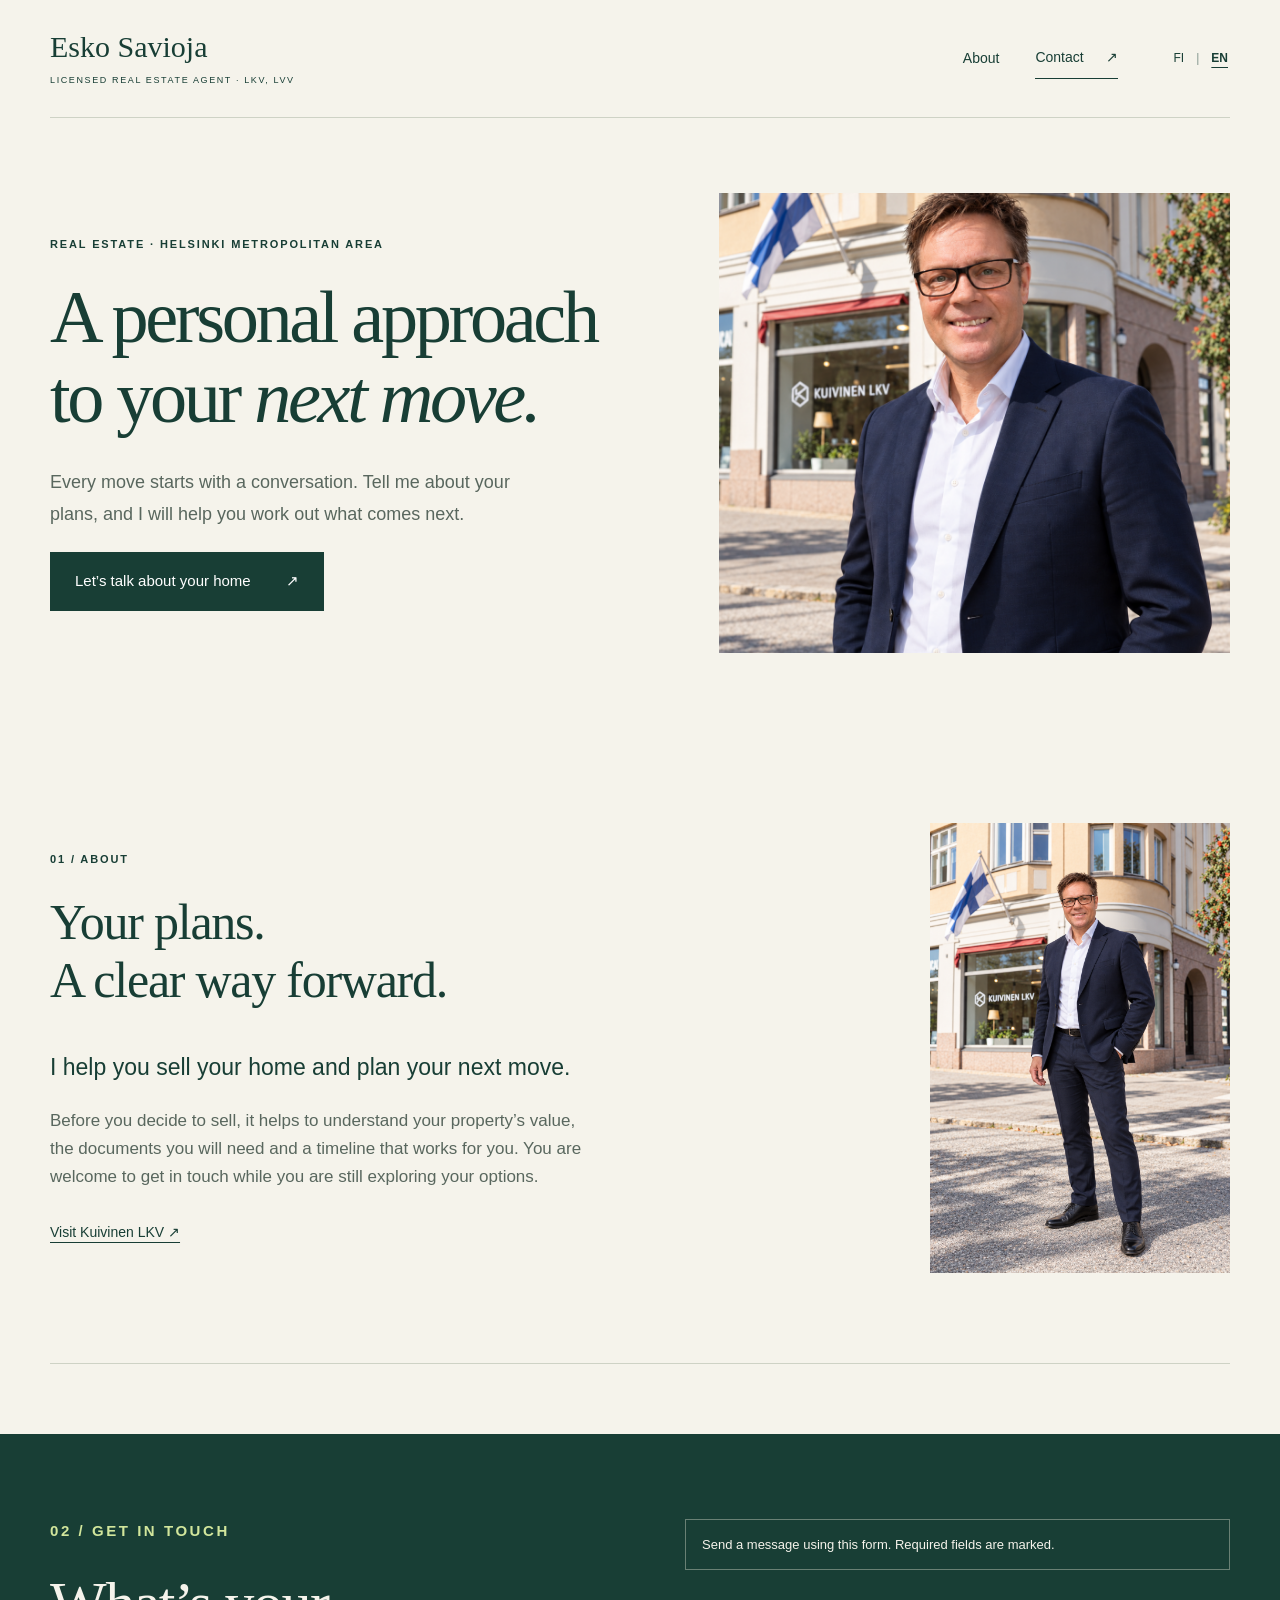
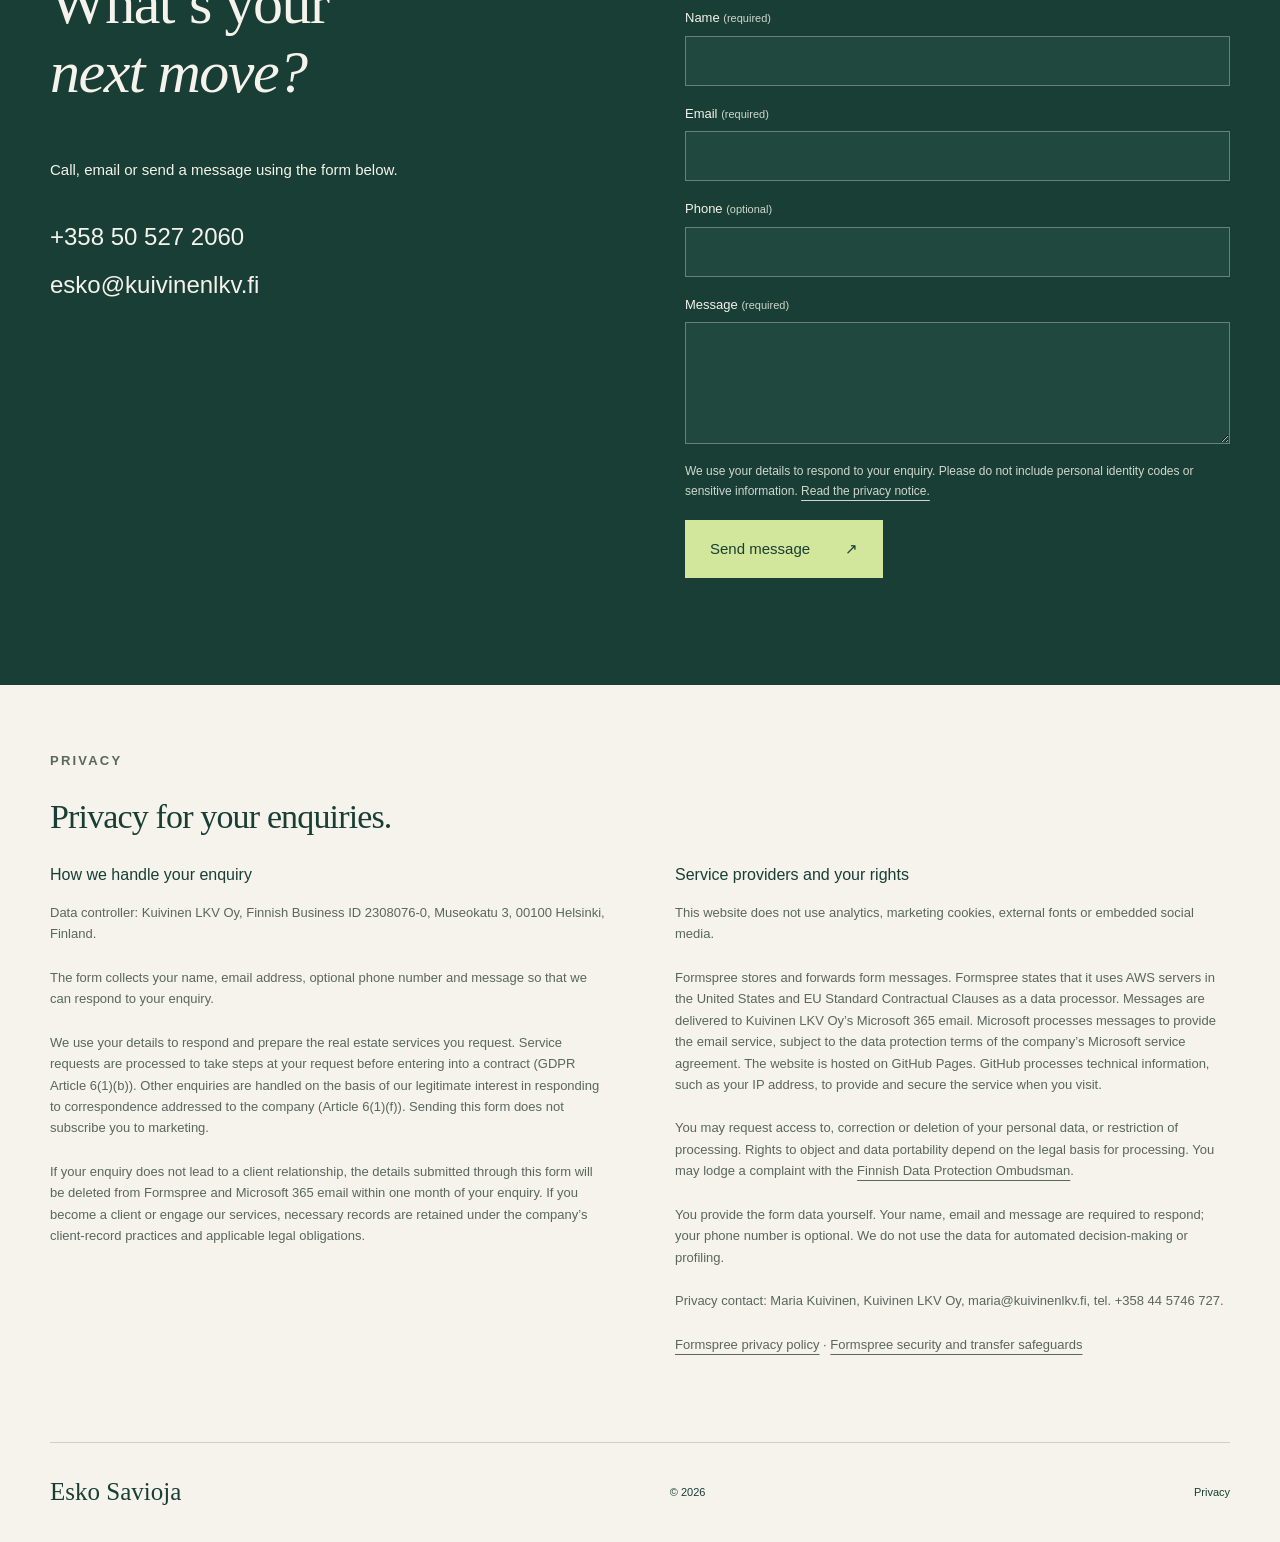
==== en/index.html @ 3af9a82e "Add files via upload" ====
<!doctype html>
<html lang="en">
<head>
  <meta charset="utf-8">
  <meta name="viewport" content="width=device-width, initial-scale=1">
  <meta name="robots" content="index, follow">
  <meta name="description" content="Esko Savioja, licensed real estate agent at Kuivinen LKV in the Helsinki metropolitan area. Get in touch to discuss your property plans.">
  <meta name="theme-color" content="#183e35">
  <meta property="og:title" content="Esko Savioja | Kuivinen LKV">
  <meta property="og:description" content="A personal approach to your next move. Meet Esko and get in touch.">
  <meta property="og:type" content="website">
  <meta property="og:locale" content="en_GB">
  <title>Esko Savioja | Licensed real estate agent, LKV, LVV</title>
  <link rel="canonical" href="https://eskosavioja.com/en/">
  <link rel="alternate" hreflang="fi" href="https://eskosavioja.com/">
  <link rel="alternate" hreflang="en" href="https://eskosavioja.com/en/">
  <link rel="alternate" hreflang="x-default" href="https://eskosavioja.com/">
  <meta property="og:url" content="https://eskosavioja.com/en/">
  <link rel="icon" href="../favicon.svg" type="image/svg+xml">
  <link rel="stylesheet" href="../styles.css">
  <script src="../site-config.js" defer></script>
  <script src="../site.js" defer></script>
</head>
<body>
  <a class="skip" href="#sisalto">Skip to content</a>
  <header class="header wrap">
    <a href="#" class="wordmark" aria-label="Esko Savioja, home">Esko Savioja<span>LICENSED REAL ESTATE AGENT · LKV, LVV</span></a>
    <nav aria-label="Main navigation"><a href="#esittely">About</a><a href="#yhteys" class="nav-cta">Contact <span aria-hidden="true">↗</span></a><span class="language-switch" aria-label="Language"><a href="../" lang="fi" hreflang="fi">FI</a><span aria-hidden="true">|</span><a href="./" lang="en" aria-current="page">EN</a></span></nav>
  </header>
  <main id="sisalto">
    <section class="hero wrap" aria-labelledby="hero-title">
      <div class="hero-copy"><p class="eyebrow">REAL ESTATE · HELSINKI METROPOLITAN AREA</p>
        <h1 id="hero-title">A personal approach<br>to your <em>next move.</em></h1>
        <p class="lead">Every move starts with a conversation. Tell me about your plans, and I will help you work out what comes next.</p>
        <a class="button" href="#yhteys">Let’s talk about your home <span aria-hidden="true">↗</span></a>
      </div>
      <figure class="portrait" id="portrait">
        <img id="portrait-photo" src="../esko-savioja-ulkokuva.png" alt="Esko Savioja outside the Kuivinen LKV office" width="1122" height="1402" fetchpriority="high">
      </figure>
    </section>
    <section id="esittely" class="intro wrap section" aria-labelledby="intro-title">
      <div class="intro-copy">
      <div><p class="eyebrow">01 / ABOUT</p><h2 id="intro-title">Your plans.<br>A clear way forward.</h2></div>
      <div class="intro-text"><p class="large">I help you sell your home and plan your next move.</p><p>Before you decide to sell, it helps to understand your property’s value, the documents you will need and a timeline that works for you. You are welcome to get in touch while you are still exploring your options.</p><a class="text-link" id="profile-link" href="https://kuivinenlkv.fi/">Visit Kuivinen LKV <span aria-hidden="true">↗</span></a></div>
      </div>
    <figure class="location-photo">
      <img src="../esko-savioja-kokovartalo.png" alt="Full-length portrait of Esko Savioja outside the Kuivinen LKV office" width="1024" height="1536" loading="lazy" decoding="async">
    </figure>
    </section>
    <section id="yhteys" class="contact" aria-labelledby="contact-title"><div class="wrap contact-grid">
      <div><p class="eyebrow">02 / GET IN TOUCH</p><h2 id="contact-title">What’s your<br><em>next move?</em></h2><p>Call, email or send a message using the form below.</p><address><a id="phone" href="tel:+358505272060">+358 50 527 2060</a><a id="email" href="mailto:esko@kuivinenlkv.fi">esko@kuivinenlkv.fi</a></address></div>
      <form id="contact-form" method="post" aria-describedby="form-note">
        <p id="form-note" class="form-note">Send a message using this form. Required fields are marked.</p>
        <input type="hidden" name="language" value="en">
        <fieldset disabled id="form-fields"><legend class="sr-only">Contact form</legend>
          <label for="name">Name <span>(required)</span></label><input id="name" name="name" autocomplete="name" maxlength="120" required>
          <label for="email-field">Email <span>(required)</span></label><input id="email-field" name="email" type="email" autocomplete="email" maxlength="254" required>
          <label for="phone-field">Phone <span>(optional)</span></label><input id="phone-field" name="phone" type="tel" autocomplete="tel" maxlength="40">
          <label for="message">Message <span>(required)</span></label><textarea id="message" name="message" rows="4" maxlength="5000" required></textarea>
          <div class="honeypot" aria-hidden="true"><label for="website">Leave this blank</label><input id="website" name="_gotcha" tabindex="-1" autocomplete="off"></div>
          <p class="form-privacy">We use your details to respond to your enquiry. Please do not include personal identity codes or sensitive information. <a href="#tietosuoja">Read the privacy notice.</a></p>
          <button class="button light" type="submit" id="send">Send message <span aria-hidden="true">↗</span></button>
        </fieldset>
        <p id="form-status" role="status" aria-live="polite"></p>
      </form>
    </div></section>
    <section id="tietosuoja" class="privacy wrap section" aria-labelledby="privacy-title"><p class="eyebrow">PRIVACY</p><h2 id="privacy-title">Privacy for your enquiries.</h2>
      <div class="privacy-grid"><div><h3>How we handle your enquiry</h3><p id="controller">Data controller: Kuivinen LKV Oy, Finnish Business ID 2308076-0, Museokatu 3, 00100 Helsinki, Finland.</p><p>The form collects your name, email address, optional phone number and message so that we can respond to your enquiry.</p><p id="legal-basis">We use your details to respond and prepare the real estate services you request. Service requests are processed to take steps at your request before entering into a contract (GDPR Article 6(1)(b)). Other enquiries are handled on the basis of our legitimate interest in responding to correspondence addressed to the company (Article 6(1)(f)). Sending this form does not subscribe you to marketing.</p><p id="retention">If your enquiry does not lead to a client relationship, the details submitted through this form will be deleted from Formspree and Microsoft 365 email within one month of your enquiry. If you become a client or engage our services, necessary records are retained under the company’s client-record practices and applicable legal obligations.</p></div><div><h3>Service providers and your rights</h3><p>This website does not use analytics, marketing cookies, external fonts or embedded social media.</p><p id="processors">Formspree stores and forwards form messages. Formspree states that it uses AWS servers in the United States and EU Standard Contractual Clauses as a data processor. Messages are delivered to Kuivinen LKV Oy’s Microsoft 365 email. Microsoft processes messages to provide the email service, subject to the data protection terms of the company’s Microsoft service agreement. The website is hosted on GitHub Pages. GitHub processes technical information, such as your IP address, to provide and secure the service when you visit.</p><p>You may request access to, correction or deletion of your personal data, or restriction of processing. Rights to object and data portability depend on the legal basis for processing. You may lodge a complaint with the <a href="https://tietosuoja.fi/ilmoitus-tietosuojavaltuutetulle">Finnish Data Protection Ombudsman</a>.</p><p>You provide the form data yourself. Your name, email and message are required to respond; your phone number is optional. We do not use the data for automated decision-making or profiling.</p><p id="privacy-contact">Privacy contact: Maria Kuivinen, Kuivinen LKV Oy, maria@kuivinenlkv.fi, tel. +358 44 5746 727.</p><p><a href="https://formspree.io/legal/privacy-policy/">Formspree privacy policy</a> · <a href="https://formspree.io/security/">Formspree security and transfer safeguards</a></p></div></div>
    </section>
  </main>
  <footer class="footer wrap"><a class="wordmark" href="#">Esko Savioja</a><span>© <span id="year">2026</span></span><a href="#tietosuoja">Privacy</a></footer>
</body>
</html>
---- styles.css ----
:root{--paper:#f5f3eb;--ink:#183e35;--muted:#59675e;--line:#ced2c5;--accent:#d2e69c;--serif:Georgia,'Times New Roman',serif;--sans:Arial,Helvetica,sans-serif}*{box-sizing:border-box}html{scroll-behavior:smooth;scroll-padding-top:2rem}body{margin:0;background:var(--paper);color:var(--ink);font:17px/1.65 var(--sans)}a{color:inherit;text-underline-offset:5px}a,button,input,textarea{touch-action:manipulation}a:focus-visible,button:focus-visible,summary:focus-visible{outline:3px solid #977234;outline-offset:6px}input:focus-visible,textarea:focus-visible{outline:3px solid var(--accent);outline-offset:3px}.wrap{width:min(1180px,calc(100% - 96px));margin-inline:auto}.draft{background:#e9dfbc;text-align:center;padding:8px 20px;font-size:13px;color:#493a21}.header{display:flex;align-items:center;justify-content:space-between;padding-block:30px;border-bottom:1px solid var(--line);gap:24px}.wordmark{font:30px/1.15 var(--serif);text-decoration:none}.wordmark span{display:block;font:9px/1.5 var(--sans);letter-spacing:.18em;margin-top:9px}nav{display:flex;align-items:center;gap:36px;font-size:14px}nav a{text-decoration:none}.nav-cta{border-bottom:1px solid var(--ink);padding-block:8px}nav span{margin-left:18px}.hero{display:grid;grid-template-columns:1.2fr 1fr;gap:55px;align-items:center;padding-block:75px 80px}.eyebrow{font-size:11px;font-weight:700;letter-spacing:.17em;margin:0 0 25px}h1,h2,h3,p,figure{margin-top:0}h1{font:clamp(48px,5.8vw,78px)/1.07 var(--serif);letter-spacing:-.045em;margin-bottom:30px}em{font-weight:400}h2{font:clamp(34px,4vw,50px)/1.16 var(--serif);letter-spacing:-.025em}h3{font-size:19px;line-height:1.35;font-weight:500}p{margin-bottom:22px}.lead{font-size:18px;max-width:460px;color:var(--muted);line-height:1.75}.button{display:inline-flex;gap:35px;align-items:center;justify-content:space-between;background:var(--ink);color:white;padding:17px 24px;text-decoration:none;border:1px solid var(--ink);font:15px/1.5 var(--sans);cursor:pointer}.button:hover{background:#2a5549}.hero-note{font-size:11px;color:var(--muted);margin-top:18px}.portrait{margin:0;position:relative;align-self:stretch;min-height:460px;background:#d9ddcf;overflow:hidden}.portrait-placeholder{height:100%;min-height:460px;display:flex;flex-direction:column;align-items:center;justify-content:center;background:linear-gradient(155deg,#e3e5d8 0%,#becbbc 100%)}.monogram{font:150px var(--serif);letter-spacing:-.07em;color:#55725f}.photo-note{font-size:12px;color:#344f41}.portrait img{display:block;width:100%;height:100%;min-height:460px;object-fit:cover;position:absolute;inset:0}.portrait figcaption{position:absolute;bottom:20px;left:22px;right:22px;padding:16px 20px;background:var(--paper);display:flex;flex-wrap:wrap;gap:6px 15px;align-items:baseline;justify-content:space-between}.portrait figcaption span{font:25px var(--serif)}.portrait figcaption small{font-size:10px;color:var(--muted)}.band{background:var(--ink);color:var(--paper)}.band-inner{padding-block:25px;display:flex;justify-content:space-between;gap:24px;align-items:center}.band-inner>span{font:24px var(--serif)}.band a{font-size:12px;white-space:nowrap;text-decoration:none}.band a span{margin-left:15px}.section{padding-block:90px;border-bottom:1px solid var(--line)}.intro{display:grid;grid-template-columns:1fr 1fr;gap:70px}.intro-text{color:var(--muted);max-width:540px}.intro-text .large{font-size:23px;color:var(--ink);line-height:1.5}.text-link{display:inline-block;color:var(--ink);font-size:14px;margin-top:8px}.text-link span{margin-left:20px}.section-heading{display:flex;justify-content:space-between;align-items:baseline;gap:24px}.section-heading h2{font-size:40px}.steps{list-style:none;padding:0;margin:35px 0 0;display:grid;grid-template-columns:repeat(3,1fr);gap:40px}.steps li{border-top:1px solid var(--line);padding-top:22px}.step-number{display:block;font:italic 34px var(--serif);color:#63764d;margin-bottom:25px}.steps p{font-size:15px;color:var(--muted);margin-bottom:0}.contact{background:var(--ink);color:var(--paper);margin-top:70px;padding-block:85px}.contact-grid{display:grid;grid-template-columns:1fr 1fr;gap:90px}.contact h2{font-size:60px}.contact .eyebrow{color:var(--accent)}.contact p{font-size:15px}.contact address{font-style:normal;display:flex;flex-direction:column;gap:8px;margin-top:35px}.contact address a{font-size:24px;text-decoration:none;overflow-wrap:anywhere}.contact-brand{margin-top:30px;color:#d0d7ce}form{min-width:0}fieldset{padding:0;margin:0;border:0;min-width:0}label{display:block;font-size:13px;margin:17px 0 7px}label span{color:#d0d7ce;font-size:11px}input,textarea{font:16px/1.5 var(--sans);border:1px solid #698074;border-radius:0;padding:12px;background:#21483e;color:#fff;display:block;width:100%;resize:vertical}textarea{min-height:120px}input:disabled,textarea:disabled{opacity:.65}.light{background:var(--accent);color:var(--ink);border-color:var(--accent)}.light:hover{background:#e0efbb}button:disabled{cursor:not-allowed;opacity:.6}.form-note{padding:14px 16px;border:1px solid #698074;margin-bottom:20px;font-size:13px!important}form .form-privacy{font-size:12px;color:#d0d7ce;margin-block:18px}#form-status{margin-top:18px}.honeypot{display:none}.privacy{padding-block:65px}.privacy h2{font-size:34px}.privacy-grid{display:grid;grid-template-columns:1fr 1fr;gap:70px}.privacy p{font-size:13px;color:var(--muted)}.privacy h3{font-size:16px}.privacy-draft{padding:15px;background:#e9dfbc;color:#493a21!important}.footer{display:flex;align-items:center;gap:30px;justify-content:space-between;padding-block:35px;font-size:11px}.footer .wordmark{font-size:25px}.footer a:not(.wordmark){text-decoration:none}.skip{position:fixed;left:15px;top:-100px;background:#fff;z-index:10;padding:12px}.skip:focus{top:15px}.sr-only{position:absolute;width:1px;height:1px;padding:0;margin:-1px;overflow:hidden;clip:rect(0,0,0,0);white-space:nowrap;border:0}[hidden]{display:none!important}@media(min-width:1500px){.hero{padding-block:95px}}@media(max-width:900px){.wrap{width:calc(100% - 48px)}.hero{gap:28px}.hero h1{font-size:52px}.portrait,.portrait-placeholder{min-height:420px}.intro,.contact-grid{gap:40px}.steps{gap:24px}.section-heading{display:block}.contact h2{font-size:50px}.contact address a{font-size:21px}.privacy-grid{gap:35px}}@media(max-width:640px){.wrap{width:calc(100% - 40px)}.header{padding-block:22px;gap:15px}.wordmark{font-size:25px}.wordmark span{font-size:8px}nav{gap:0}nav>a:first-child{display:none}.nav-cta{font-size:12px}nav span{margin-left:8px}.hero{grid-template-columns:1fr;padding-block:44px;gap:30px}.hero h1{font-size:clamp(45px,11vw,66px)}.lead{font-size:17px}.portrait,.portrait-placeholder{min-height:410px}.portrait{aspect-ratio:4/4.1}.band-inner{align-items:flex-start;flex-direction:column;gap:14px}.band-inner>span{font-size:23px}.section{padding-block:55px}.intro,.contact-grid,.privacy-grid{grid-template-columns:1fr;gap:22px}.intro-text .large{font-size:22px}.section-heading h2{font-size:34px}.steps{grid-template-columns:1fr;gap:30px;margin-top:15px}.step-number{margin-bottom:15px}.steps p{max-width:440px}.contact{margin-top:35px;padding-block:55px}.contact h2{font-size:53px}.contact-grid{gap:25px}.contact address{margin-top:25px}.privacy-grid{gap:10px}.footer{flex-wrap:wrap;gap:20px}.footer .wordmark{width:100%}.draft{font-size:11px}}@media(prefers-reduced-motion:reduce){html{scroll-behavior:auto}}
:where(.hero-copy,.portrait){min-width:0}.portrait{width:100%;max-width:100%}


.intro{grid-template-columns:minmax(0,1fr) minmax(220px,300px);align-items:center}.intro-copy{max-width:600px;min-width:0}.location-photo{width:100%;max-width:300px;margin:0;justify-self:end}.location-photo img{display:block;width:100%;height:auto}@media(max-width:640px){.intro{grid-template-columns:1fr}.location-photo{max-width:240px;justify-self:center;margin-top:12px}}

.language-switch{display:inline-flex;align-items:center;gap:10px;white-space:nowrap;font-size:12px}.language-switch a{padding:6px 2px}.language-switch a[aria-current="page"]{font-weight:700;text-decoration:underline}.language-switch>span{margin:0;opacity:.5}@media(max-width:640px){.header{flex-wrap:wrap}nav{gap:18px;margin-left:auto}.language-switch{gap:8px}}
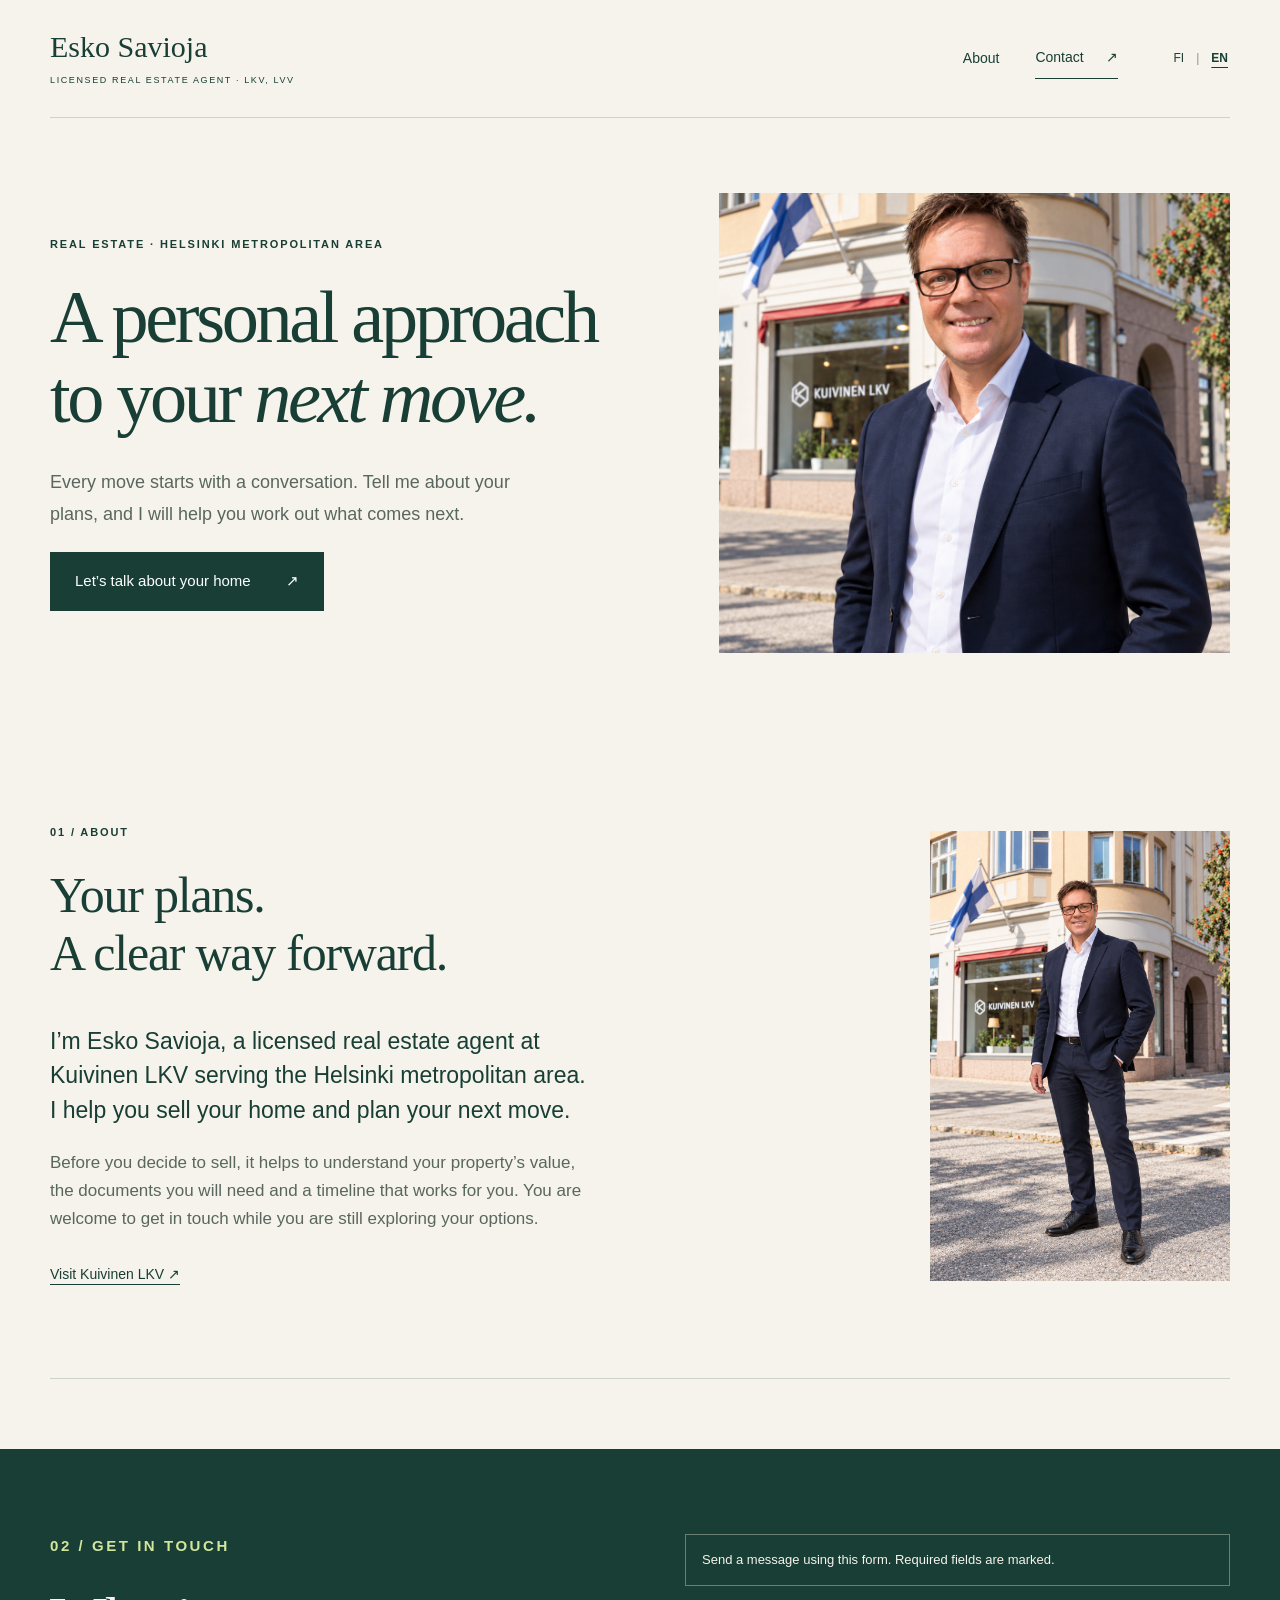
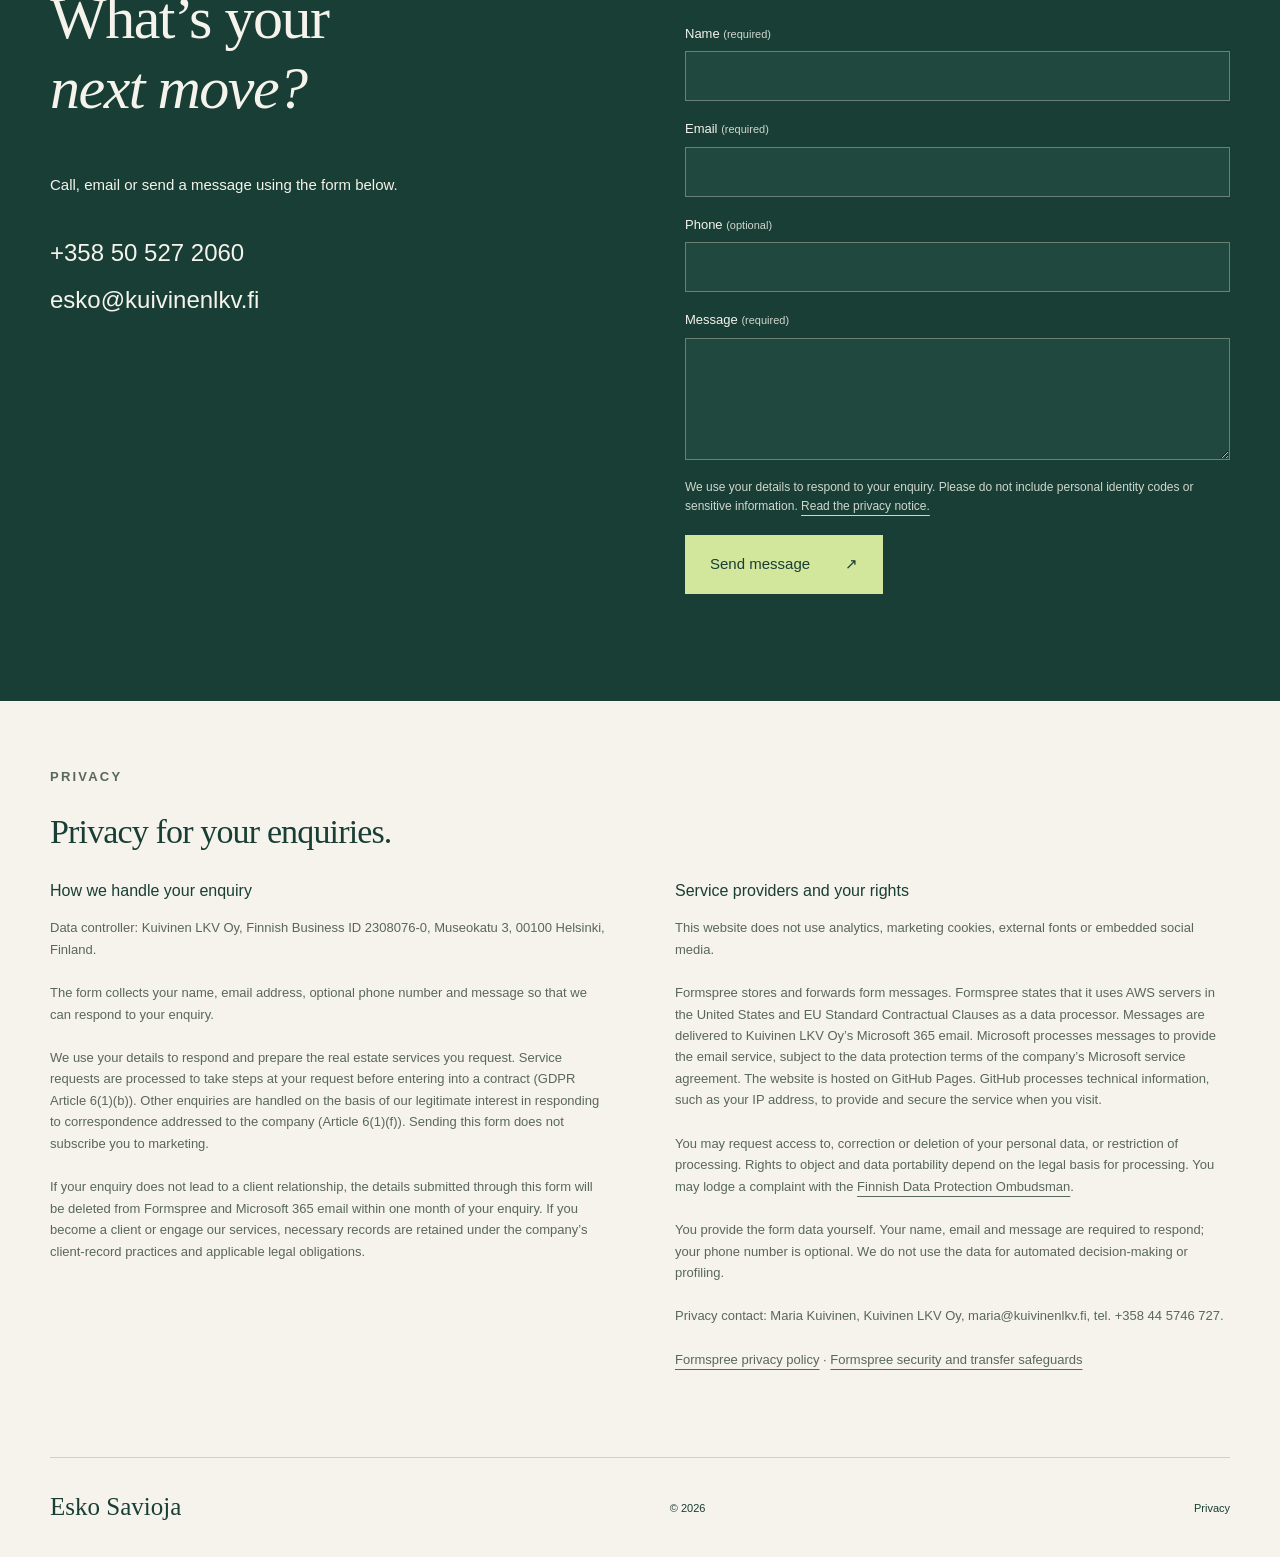
==== commit d7118d11: "Improve English search metadata and profile structured data" ====
--- a/en/index.html
+++ b/en/index.html
@@ -4,13 +4,13 @@
   <meta charset="utf-8">
   <meta name="viewport" content="width=device-width, initial-scale=1">
   <meta name="robots" content="index, follow">
-  <meta name="description" content="Esko Savioja, licensed real estate agent at Kuivinen LKV in the Helsinki metropolitan area. Get in touch to discuss your property plans.">
+  <meta name="description" content="Esko Savioja, licensed real estate agent at Kuivinen LKV. Help with selling your home and planning your next move in the Helsinki metropolitan area.">
   <meta name="theme-color" content="#183e35">
-  <meta property="og:title" content="Esko Savioja | Kuivinen LKV">
-  <meta property="og:description" content="A personal approach to your next move. Meet Esko and get in touch.">
+  <meta property="og:title" content="Esko Savioja | Real estate agent in Helsinki metropolitan area">
+  <meta property="og:description" content="Esko Savioja, licensed real estate agent at Kuivinen LKV. Help with selling your home and planning your next move in the Helsinki metropolitan area.">
   <meta property="og:type" content="website">
   <meta property="og:locale" content="en_GB">
-  <title>Esko Savioja | Licensed real estate agent, LKV, LVV</title>
+  <title>Esko Savioja | Real estate agent in Helsinki metropolitan area</title>
   <link rel="canonical" href="https://eskosavioja.com/en/">
   <link rel="alternate" hreflang="fi" href="https://eskosavioja.com/">
   <link rel="alternate" hreflang="en" href="https://eskosavioja.com/en/">
@@ -20,6 +20,10 @@
   <link rel="stylesheet" href="../styles.css">
   <script src="../site-config.js" defer></script>
   <script src="../site.js" defer></script>
+  <meta property="og:image" content="https://eskosavioja.com/esko-savioja-ulkokuva.png">
+  <meta property="og:image:alt" content="Esko Savioja — Kuivinen LKV">
+  <meta name="twitter:card" content="summary_large_image">
+  <script type="application/ld+json">{"@context": "https://schema.org", "@graph": [{"@type": "Person", "@id": "https://eskosavioja.com/#esko", "name": "Esko Savioja", "url": "https://eskosavioja.com/", "image": "https://eskosavioja.com/esko-savioja-ulkokuva.png", "jobTitle": "Licensed real estate agent, LKV, LVV", "telephone": "+358505272060", "email": "esko@kuivinenlkv.fi", "worksFor": {"@type": "Organization", "name": "Kuivinen LKV Oy", "url": "https://kuivinenlkv.fi/"}}, {"@type": "ProfilePage", "@id": "https://eskosavioja.com/en/#page", "url": "https://eskosavioja.com/en/", "name": "Esko Savioja | Real estate agent in Helsinki metropolitan area", "inLanguage": "en", "mainEntity": {"@id": "https://eskosavioja.com/#esko"}}]}</script>
 </head>
 <body>
   <a class="skip" href="#sisalto">Skip to content</a>
@@ -41,7 +45,7 @@
     <section id="esittely" class="intro wrap section" aria-labelledby="intro-title">
       <div class="intro-copy">
       <div><p class="eyebrow">01 / ABOUT</p><h2 id="intro-title">Your plans.<br>A clear way forward.</h2></div>
-      <div class="intro-text"><p class="large">I help you sell your home and plan your next move.</p><p>Before you decide to sell, it helps to understand your property’s value, the documents you will need and a timeline that works for you. You are welcome to get in touch while you are still exploring your options.</p><a class="text-link" id="profile-link" href="https://kuivinenlkv.fi/">Visit Kuivinen LKV <span aria-hidden="true">↗</span></a></div>
+      <div class="intro-text"><p class="large">I’m Esko Savioja, a licensed real estate agent at Kuivinen LKV serving the Helsinki metropolitan area. I help you sell your home and plan your next move.</p><p>Before you decide to sell, it helps to understand your property’s value, the documents you will need and a timeline that works for you. You are welcome to get in touch while you are still exploring your options.</p><a class="text-link" id="profile-link" href="https://kuivinenlkv.fi/">Visit Kuivinen LKV <span aria-hidden="true">↗</span></a></div>
       </div>
     <figure class="location-photo">
       <img src="../esko-savioja-kokovartalo.png" alt="Full-length portrait of Esko Savioja outside the Kuivinen LKV office" width="1024" height="1536" loading="lazy" decoding="async">
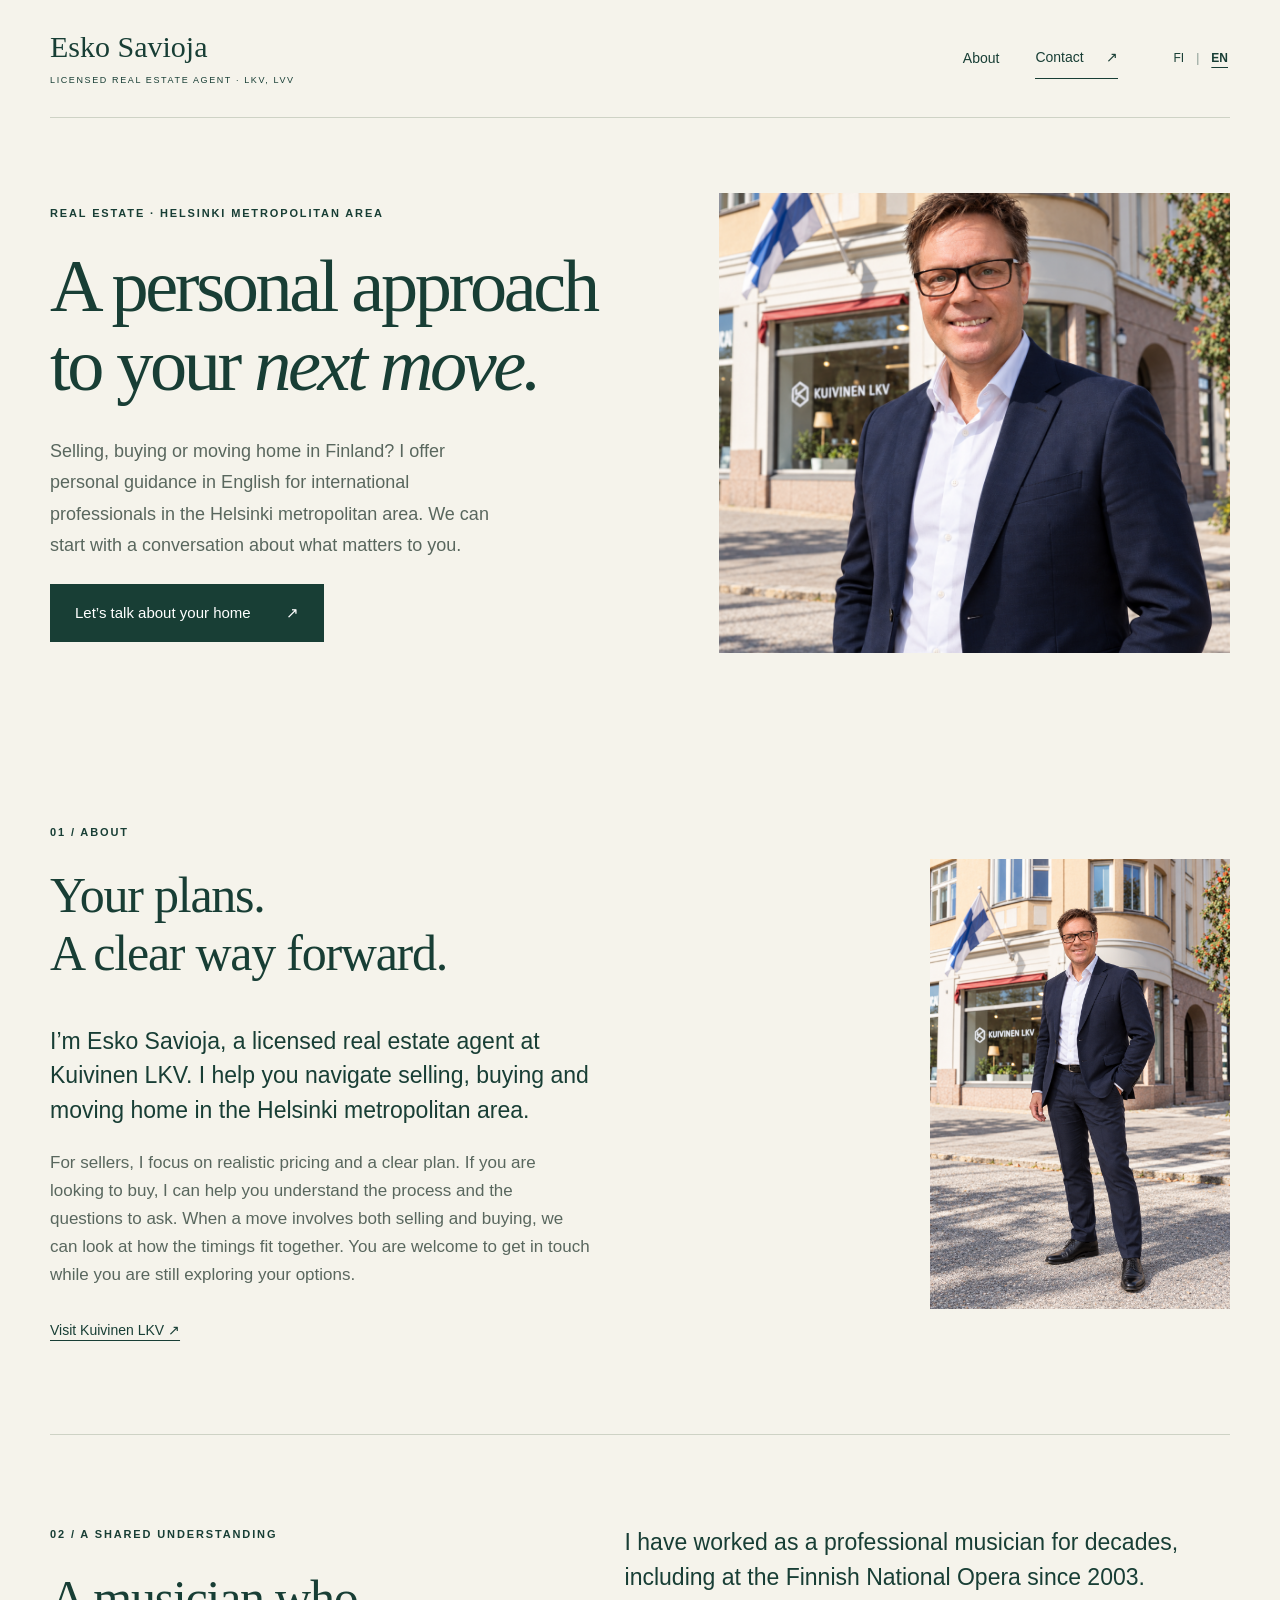
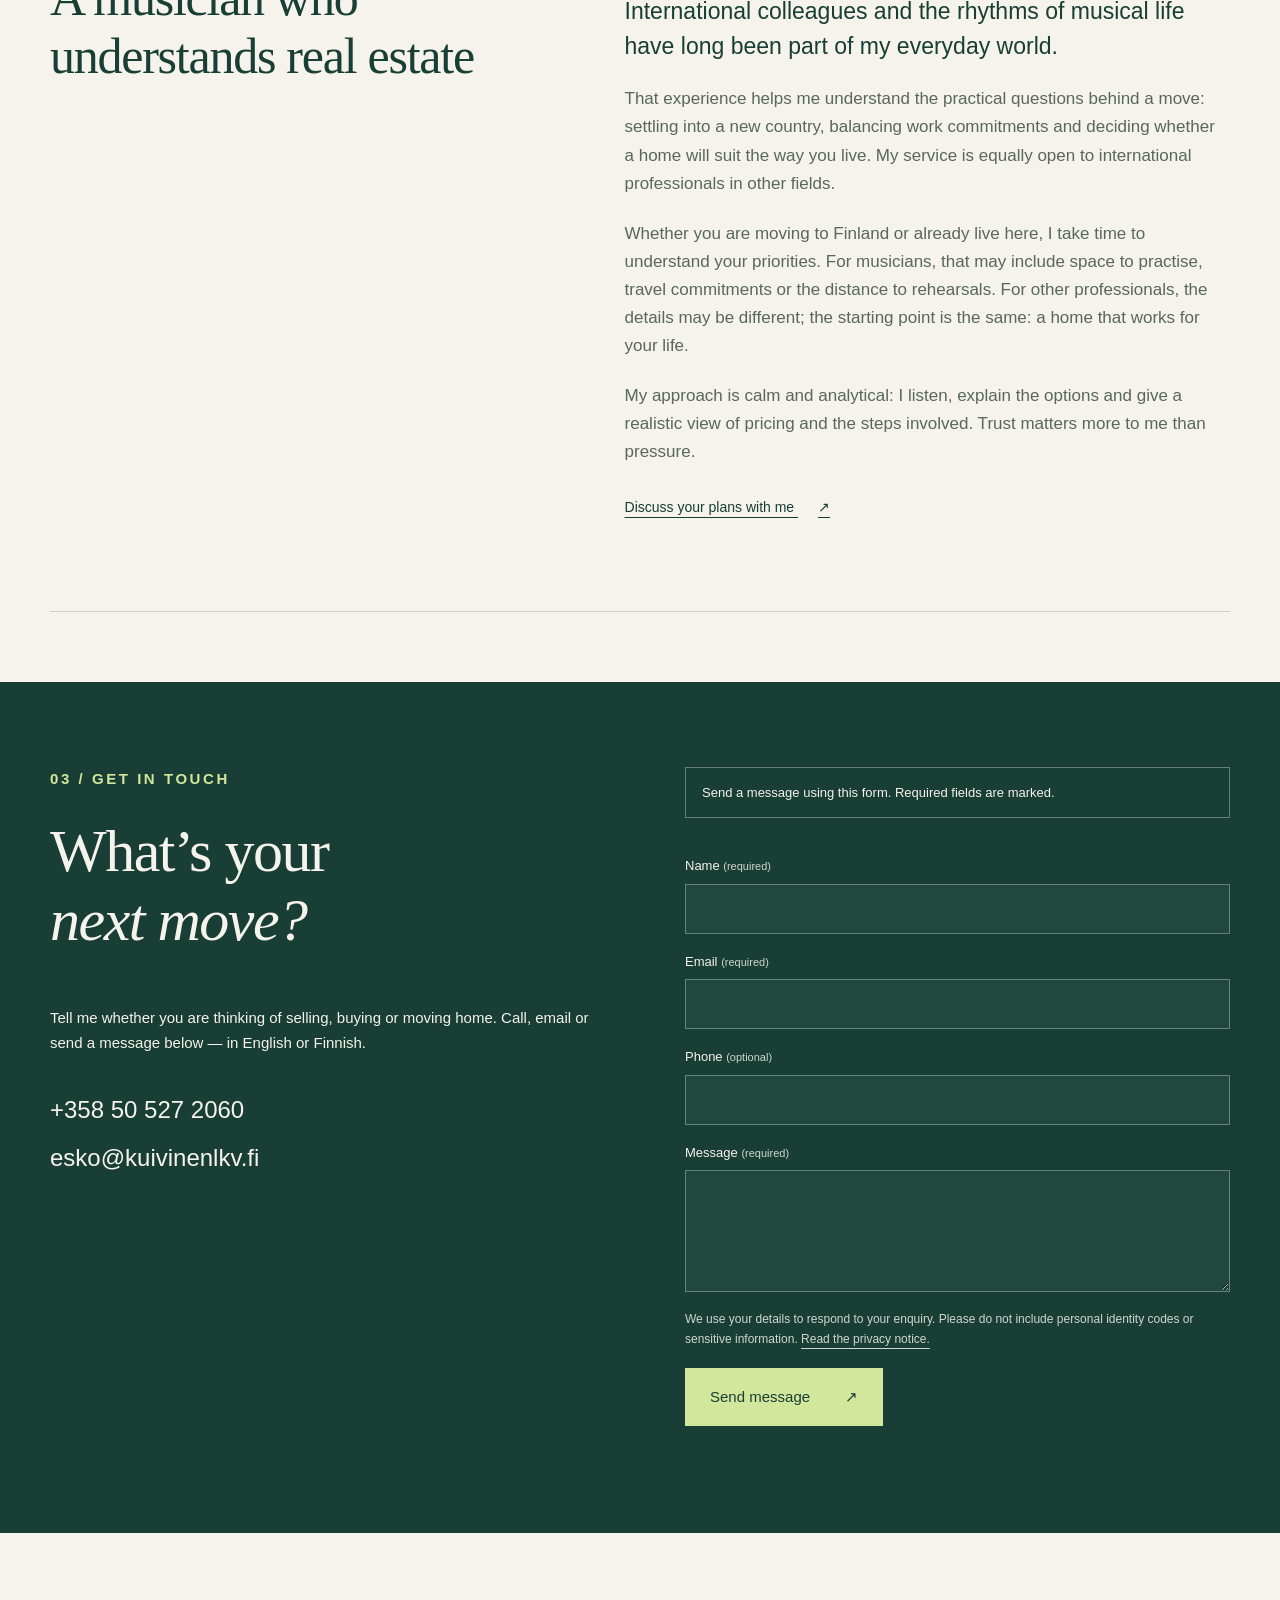
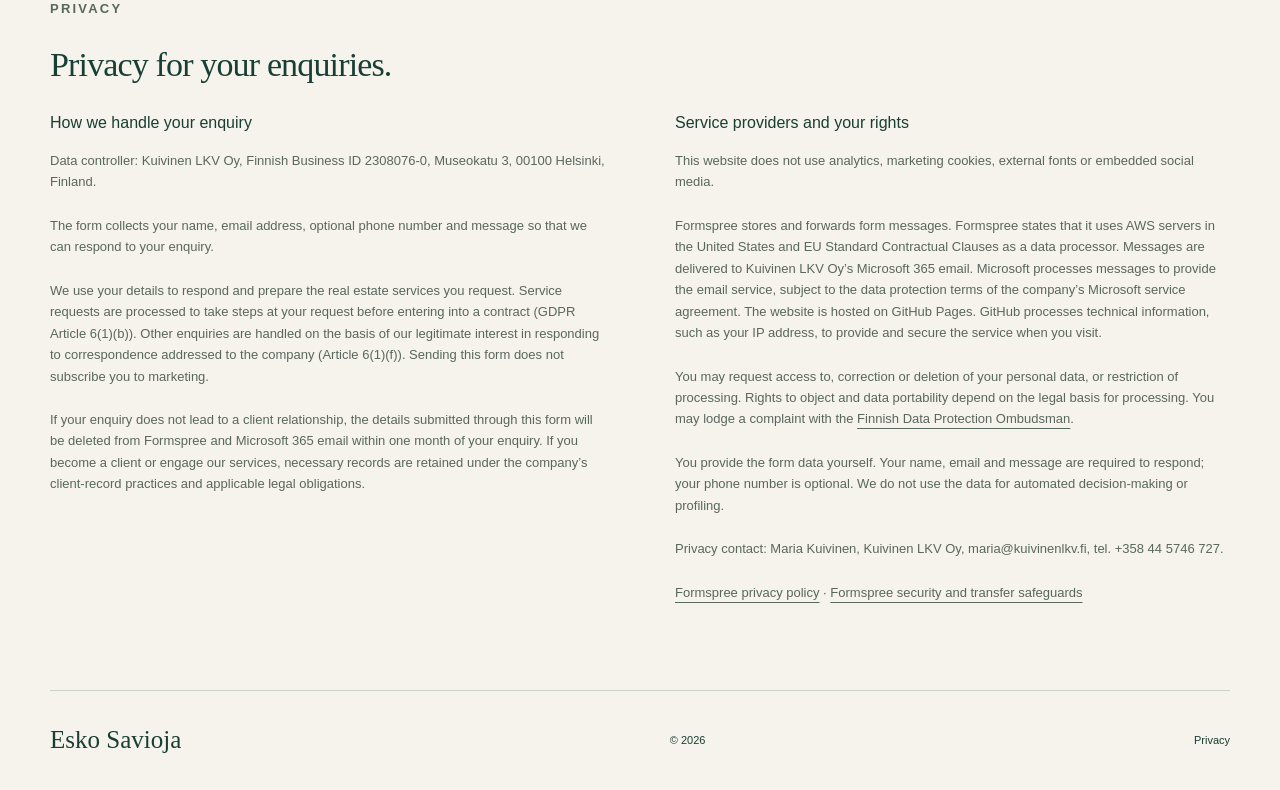
==== commit 5217fe02: "Update English profile with music background and international property services" ====
--- a/en/index.html
+++ b/en/index.html
@@ -4,13 +4,13 @@
   <meta charset="utf-8">
   <meta name="viewport" content="width=device-width, initial-scale=1">
   <meta name="robots" content="index, follow">
-  <meta name="description" content="Esko Savioja, licensed real estate agent at Kuivinen LKV. Help with selling your home and planning your next move in the Helsinki metropolitan area.">
+  <meta name="description" content="Sell, buy or move home in the Helsinki metropolitan area with Esko Savioja, LKV at Kuivinen LKV. A calm approach informed by decades as a professional musician.">
   <meta name="theme-color" content="#183e35">
-  <meta property="og:title" content="Esko Savioja | Real estate agent in Helsinki metropolitan area">
-  <meta property="og:description" content="Esko Savioja, licensed real estate agent at Kuivinen LKV. Help with selling your home and planning your next move in the Helsinki metropolitan area.">
+  <meta property="og:title" content="Esko Savioja | English-speaking real estate agent in Helsinki">
+  <meta property="og:description" content="Sell, buy or move home in the Helsinki metropolitan area with Esko Savioja, LKV at Kuivinen LKV. A calm approach informed by decades as a professional musician.">
   <meta property="og:type" content="website">
   <meta property="og:locale" content="en_GB">
-  <title>Esko Savioja | Real estate agent in Helsinki metropolitan area</title>
+  <title>Esko Savioja | English-speaking real estate agent in Helsinki</title>
   <link rel="canonical" href="https://eskosavioja.com/en/">
   <link rel="alternate" hreflang="fi" href="https://eskosavioja.com/">
   <link rel="alternate" hreflang="en" href="https://eskosavioja.com/en/">
@@ -23,7 +23,14 @@
   <meta property="og:image" content="https://eskosavioja.com/esko-savioja-ulkokuva.png">
   <meta property="og:image:alt" content="Esko Savioja — Kuivinen LKV">
   <meta name="twitter:card" content="summary_large_image">
-  <script type="application/ld+json">{"@context": "https://schema.org", "@graph": [{"@type": "Person", "@id": "https://eskosavioja.com/#esko", "name": "Esko Savioja", "url": "https://eskosavioja.com/", "image": "https://eskosavioja.com/esko-savioja-ulkokuva.png", "jobTitle": "Licensed real estate agent, LKV, LVV", "telephone": "+358505272060", "email": "esko@kuivinenlkv.fi", "worksFor": {"@type": "Organization", "name": "Kuivinen LKV Oy", "url": "https://kuivinenlkv.fi/"}}, {"@type": "ProfilePage", "@id": "https://eskosavioja.com/en/#page", "url": "https://eskosavioja.com/en/", "name": "Esko Savioja | Real estate agent in Helsinki metropolitan area", "inLanguage": "en", "mainEntity": {"@id": "https://eskosavioja.com/#esko"}}]}</script>
+  <script type="application/ld+json">{"@context": "https://schema.org", "@graph": [{"@type": "Person", "@id": "https://eskosavioja.com/#esko", "name": "Esko Savioja", "url": "https://eskosavioja.com/", "image": "https://eskosavioja.com/esko-savioja-ulkokuva.png", "jobTitle": "Licensed real estate agent, LKV, LVV", "telephone": "+358505272060", "email": "esko@kuivinenlkv.fi", "worksFor": {"@type": "Organization", "name": "Kuivinen LKV Oy", "url": "https://kuivinenlkv.fi/"}, "description": "A licensed real estate agent at Kuivinen LKV serving international professionals in the Helsinki metropolitan area, with decades of experience as a professional musician, including at the Finnish National Opera since 2003."}, {"@type": "ProfilePage", "@id": "https://eskosavioja.com/en/#page", "url": "https://eskosavioja.com/en/", "name": "Esko Savioja | English-speaking real estate agent in Helsinki", "inLanguage": "en", "mainEntity": {"@id": "https://eskosavioja.com/#esko"}, "description": "Sell, buy or move home in the Helsinki metropolitan area with Esko Savioja, LKV at Kuivinen LKV. A calm approach informed by decades as a professional musician."}]}</script>
+  <style>
+    .music-story{display:grid;grid-template-columns:minmax(0,1fr) minmax(0,1.2fr);gap:70px;align-items:start}
+    .music-story h2{max-width:440px;overflow-wrap:break-word}
+    .music-story .intro-text{max-width:600px;min-width:0}
+    @media(max-width:900px){.music-story{gap:35px}}
+    @media(max-width:640px){.music-story{grid-template-columns:1fr;gap:10px}}
+  </style>
 </head>
 <body>
   <a class="skip" href="#sisalto">Skip to content</a>
@@ -35,7 +42,7 @@
     <section class="hero wrap" aria-labelledby="hero-title">
       <div class="hero-copy"><p class="eyebrow">REAL ESTATE · HELSINKI METROPOLITAN AREA</p>
         <h1 id="hero-title">A personal approach<br>to your <em>next move.</em></h1>
-        <p class="lead">Every move starts with a conversation. Tell me about your plans, and I will help you work out what comes next.</p>
+        <p class="lead">Selling, buying or moving home in Finland? I offer personal guidance in English for international professionals in the Helsinki metropolitan area. We can start with a conversation about what matters to you.</p>
         <a class="button" href="#yhteys">Let’s talk about your home <span aria-hidden="true">↗</span></a>
       </div>
       <figure class="portrait" id="portrait">
@@ -45,14 +52,24 @@
     <section id="esittely" class="intro wrap section" aria-labelledby="intro-title">
       <div class="intro-copy">
       <div><p class="eyebrow">01 / ABOUT</p><h2 id="intro-title">Your plans.<br>A clear way forward.</h2></div>
-      <div class="intro-text"><p class="large">I’m Esko Savioja, a licensed real estate agent at Kuivinen LKV serving the Helsinki metropolitan area. I help you sell your home and plan your next move.</p><p>Before you decide to sell, it helps to understand your property’s value, the documents you will need and a timeline that works for you. You are welcome to get in touch while you are still exploring your options.</p><a class="text-link" id="profile-link" href="https://kuivinenlkv.fi/">Visit Kuivinen LKV <span aria-hidden="true">↗</span></a></div>
+      <div class="intro-text"><p class="large">I’m Esko Savioja, a licensed real estate agent at Kuivinen LKV. I help you navigate selling, buying and moving home in the Helsinki metropolitan area.</p><p>For sellers, I focus on realistic pricing and a clear plan. If you are looking to buy, I can help you understand the process and the questions to ask. When a move involves both selling and buying, we can look at how the timings fit together. You are welcome to get in touch while you are still exploring your options.</p><a class="text-link" id="profile-link" href="https://kuivinenlkv.fi/">Visit Kuivinen LKV <span aria-hidden="true">↗</span></a></div>
       </div>
     <figure class="location-photo">
       <img src="../esko-savioja-kokovartalo.png" alt="Full-length portrait of Esko Savioja outside the Kuivinen LKV office" width="1024" height="1536" loading="lazy" decoding="async">
     </figure>
     </section>
+    <section id="music-background" class="wrap section music-story" aria-labelledby="music-title">
+      <div class="music-story-heading"><p class="eyebrow">02 / A SHARED UNDERSTANDING</p><h2 id="music-title">A musician who understands real estate</h2></div>
+      <div class="intro-text">
+        <p class="large">I have worked as a professional musician for decades, including at the Finnish National Opera since 2003. International colleagues and the rhythms of musical life have long been part of my everyday world.</p>
+        <p>That experience helps me understand the practical questions behind a move: settling into a new country, balancing work commitments and deciding whether a home will suit the way you live. My service is equally open to international professionals in other fields.</p>
+        <p>Whether you are moving to Finland or already live here, I take time to understand your priorities. For musicians, that may include space to practise, travel commitments or the distance to rehearsals. For other professionals, the details may be different; the starting point is the same: a home that works for your life.</p>
+        <p>My approach is calm and analytical: I listen, explain the options and give a realistic view of pricing and the steps involved. Trust matters more to me than pressure.</p>
+        <a class="text-link" href="#yhteys">Discuss your plans with me <span aria-hidden="true">↗</span></a>
+      </div>
+    </section>
     <section id="yhteys" class="contact" aria-labelledby="contact-title"><div class="wrap contact-grid">
-      <div><p class="eyebrow">02 / GET IN TOUCH</p><h2 id="contact-title">What’s your<br><em>next move?</em></h2><p>Call, email or send a message using the form below.</p><address><a id="phone" href="tel:+358505272060">+358 50 527 2060</a><a id="email" href="mailto:esko@kuivinenlkv.fi">esko@kuivinenlkv.fi</a></address></div>
+      <div><p class="eyebrow">03 / GET IN TOUCH</p><h2 id="contact-title">What’s your<br><em>next move?</em></h2><p>Tell me whether you are thinking of selling, buying or moving home. Call, email or send a message below — in English or Finnish.</p><address><a id="phone" href="tel:+358505272060">+358 50 527 2060</a><a id="email" href="mailto:esko@kuivinenlkv.fi">esko@kuivinenlkv.fi</a></address></div>
       <form id="contact-form" method="post" aria-describedby="form-note">
         <p id="form-note" class="form-note">Send a message using this form. Required fields are marked.</p>
         <input type="hidden" name="language" value="en">
